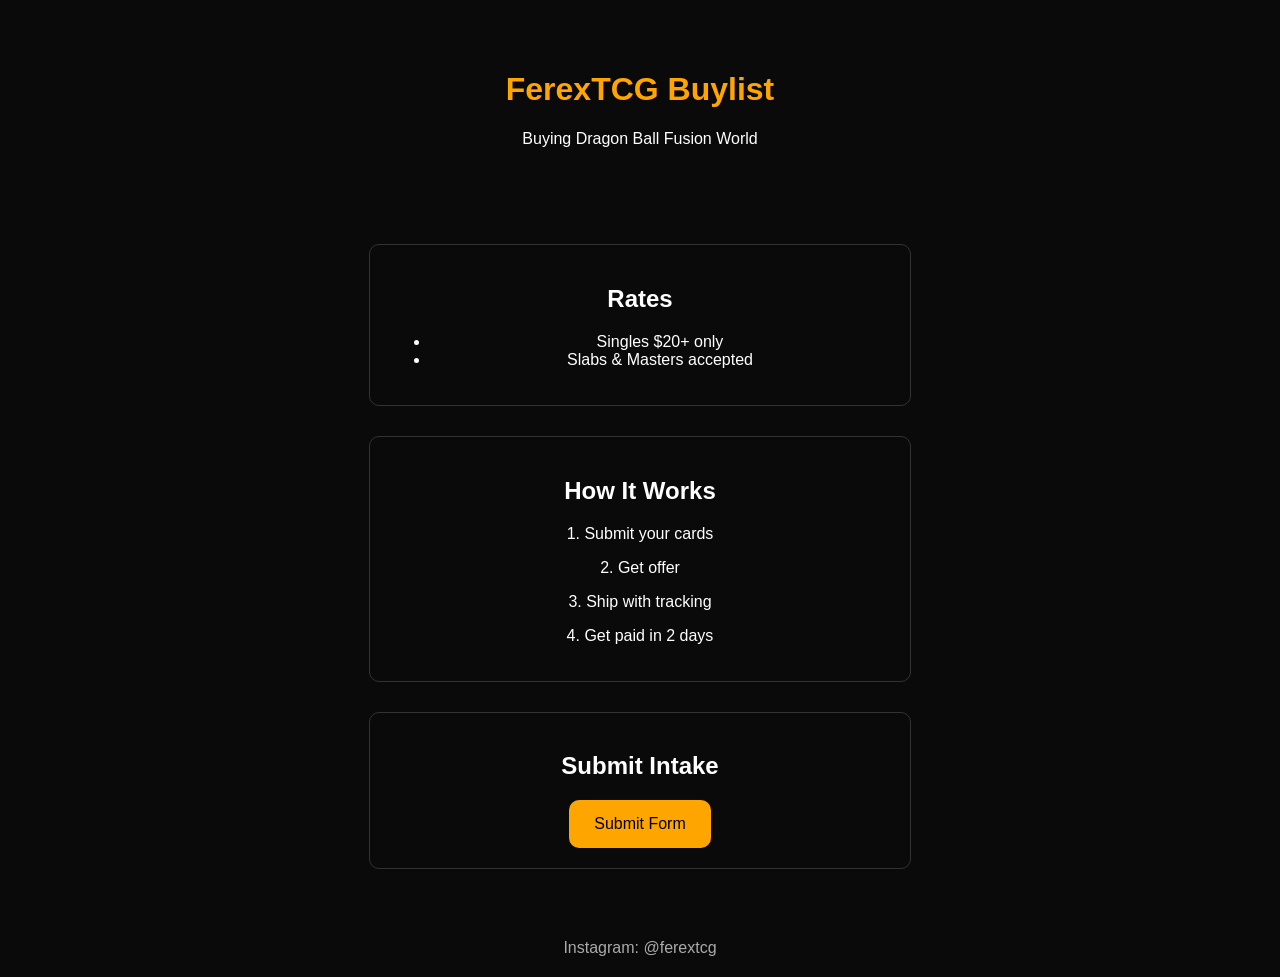
==== index.html @ bf543275 "Add files via upload" ====
<!DOCTYPE html>
<html>
<head>
  <title>FerexTCG Buylist</title>
  <meta name="viewport" content="width=device-width, initial-scale=1.0">
  <link rel="stylesheet" href="style.css">
</head>
<body>

<header>
  <h1>FerexTCG Buylist</h1>
  <p>Buying Dragon Ball Fusion World</p>
</header>

<section>
  <h2>Rates</h2>
  <ul>
    <li>Singles $20+ only</li>
    <li>Slabs & Masters accepted</li>
  </ul>
</section>

<section>
  <h2>How It Works</h2>
  <p>1. Submit your cards</p>
  <p>2. Get offer</p>
  <p>3. Ship with tracking</p>
  <p>4. Get paid in 2 days</p>
</section>

<section>
  <h2>Submit Intake</h2>
  <button onclick="goForm()">Submit Form</button>
</section>

<footer>
  Instagram: @ferextcg
</footer>

<script src="script.js"></script>
</body>
</html>
---- style.css ----
body {
  font-family: Arial;
  background:#0a0a0a;
  color:white;
  text-align:center;
  margin:0;
}

header {
  padding:50px;
}

h1 {
  color:orange;
}

section {
  margin:30px auto;
  padding:20px;
  max-width:500px;
  border:1px solid #333;
  border-radius:10px;
}

button {
  padding:15px 25px;
  background:orange;
  border:none;
  border-radius:10px;
  cursor:pointer;
  font-size:16px;
}

footer {
  margin-top:50px;
  padding:20px;
  color:#aaa;
}
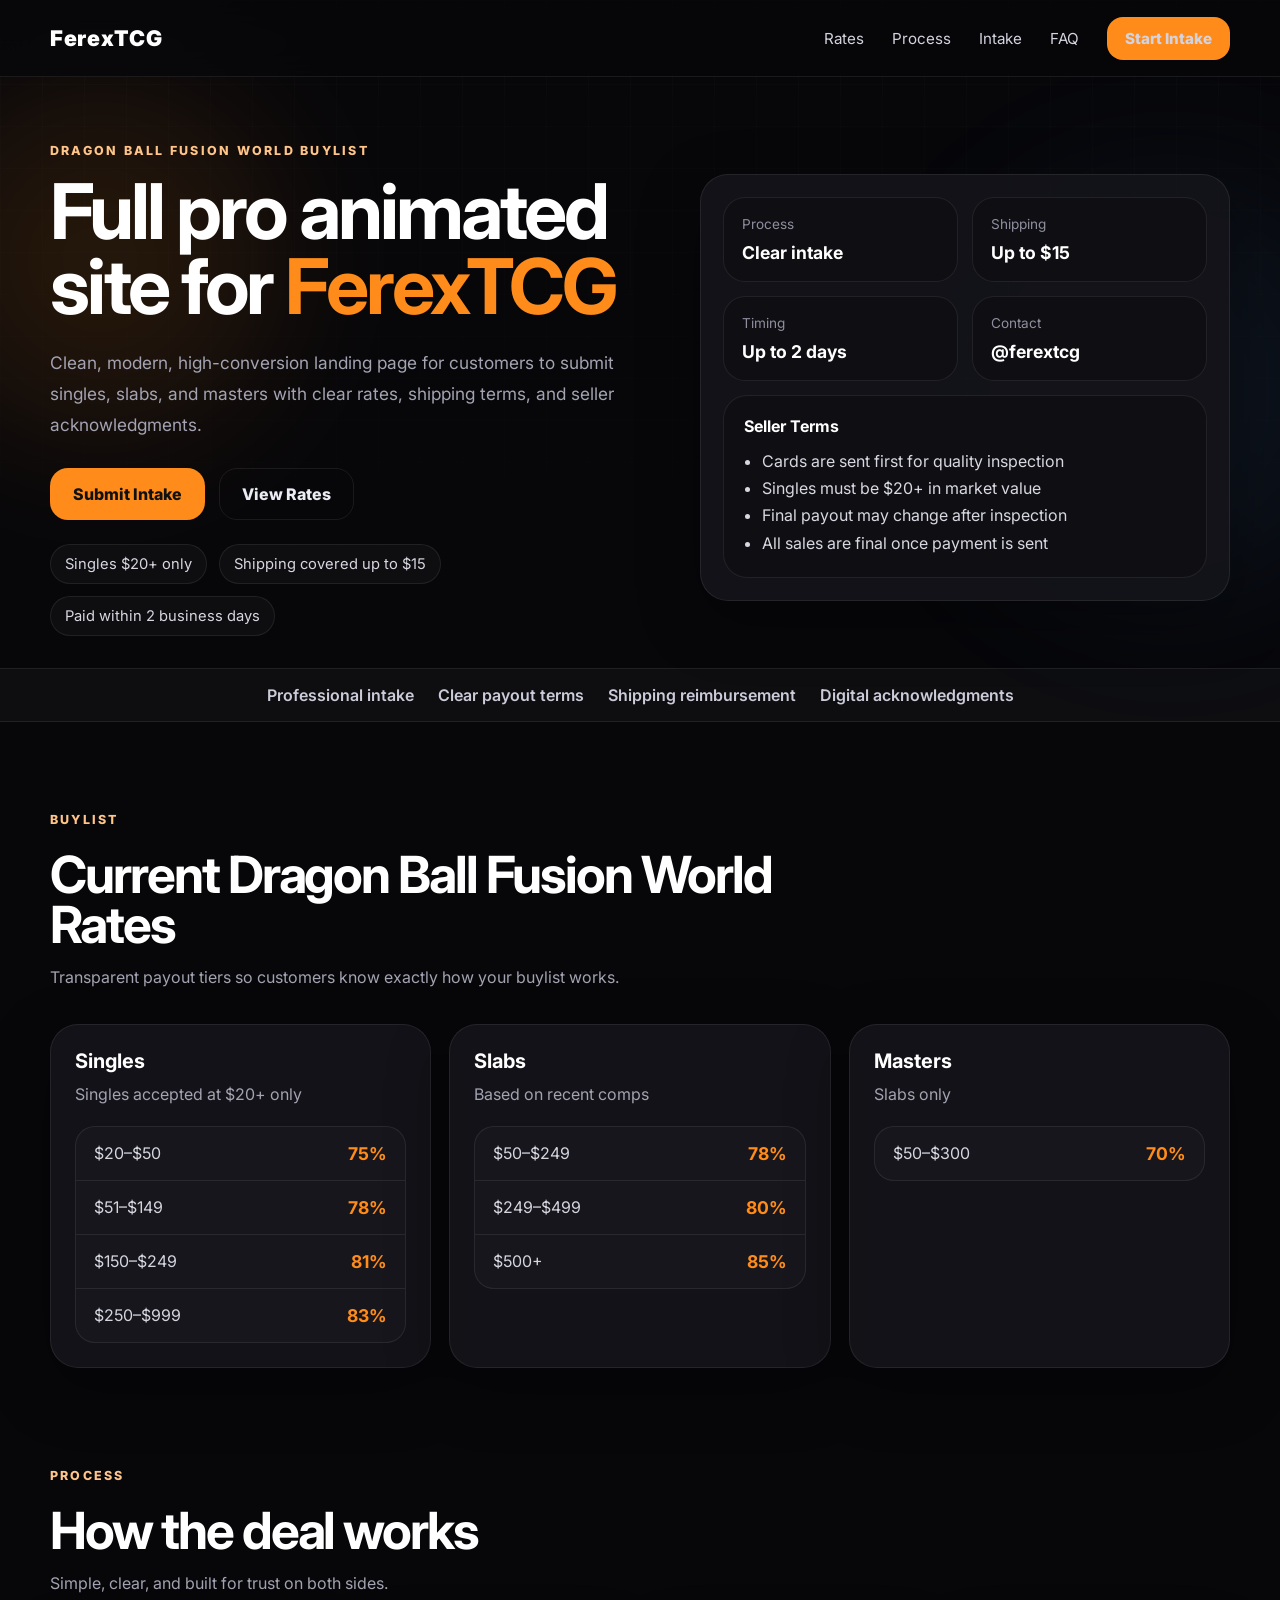
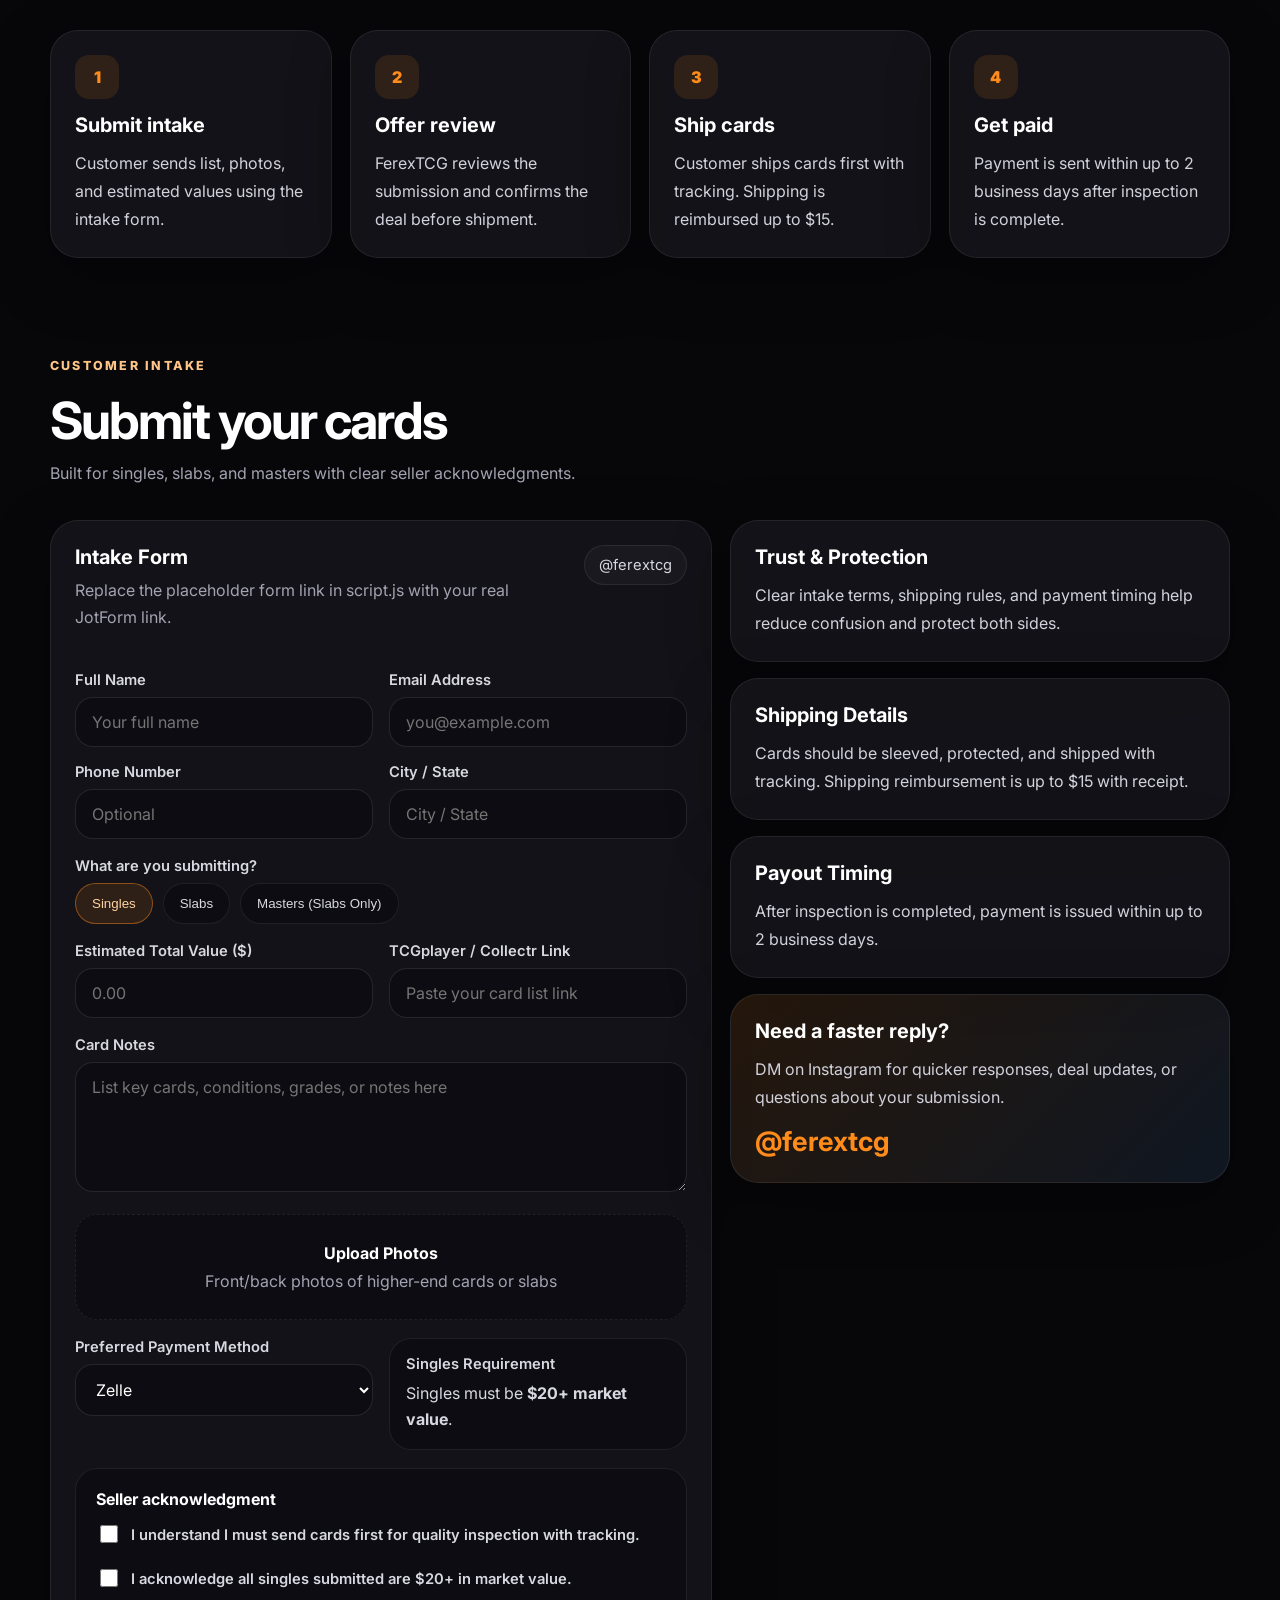
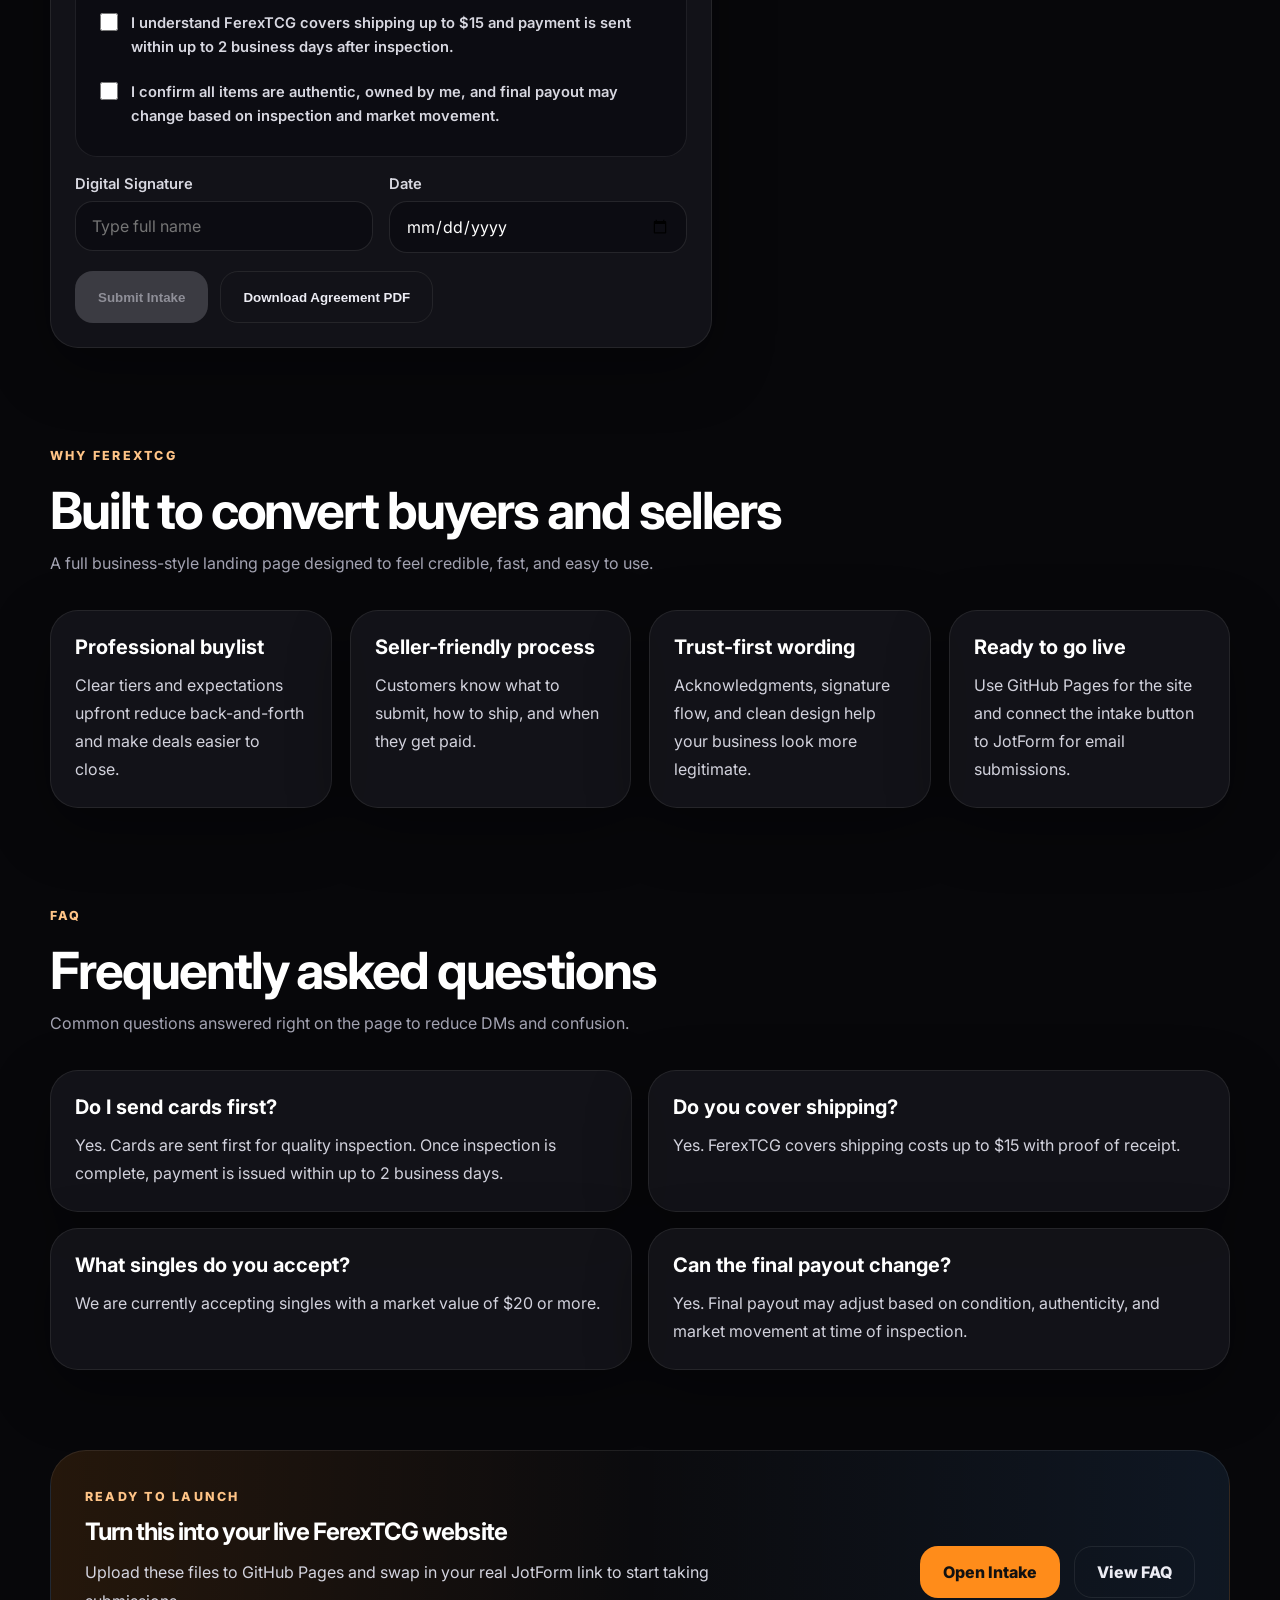
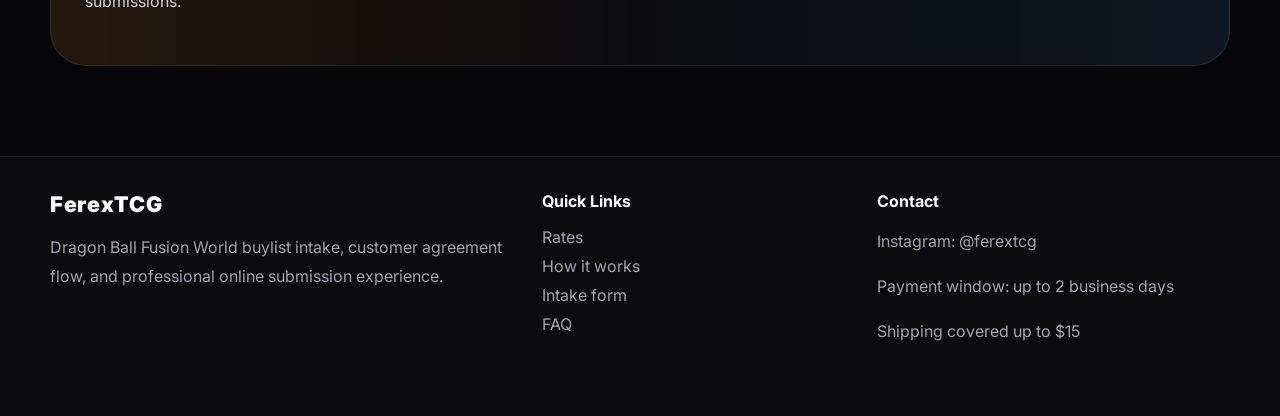
==== commit ab2b0c89: "Add files via upload" ====
--- a/index.html
+++ b/index.html
@@ -1,42 +1,372 @@
 <!DOCTYPE html>
-<html>
+<html lang="en">
 <head>
-  <title>FerexTCG Buylist</title>
-  <meta name="viewport" content="width=device-width, initial-scale=1.0">
-  <link rel="stylesheet" href="style.css">
+  <meta charset="UTF-8" />
+  <meta name="viewport" content="width=device-width, initial-scale=1.0" />
+  <title>FerexTCG | Dragon Ball Fusion World Buylist</title>
+  <meta name="description" content="FerexTCG buylist intake for Dragon Ball Fusion World singles, slabs, and masters." />
+  <link rel="preconnect" href="https://fonts.googleapis.com">
+  <link rel="preconnect" href="https://fonts.gstatic.com" crossorigin>
+  <link href="https://fonts.googleapis.com/css2?family=Inter:wght@400;500;600;700;800;900&display=swap" rel="stylesheet">
+  <link rel="stylesheet" href="style.css" />
 </head>
 <body>
-
-<header>
-  <h1>FerexTCG Buylist</h1>
-  <p>Buying Dragon Ball Fusion World</p>
-</header>
-
-<section>
-  <h2>Rates</h2>
-  <ul>
-    <li>Singles $20+ only</li>
-    <li>Slabs & Masters accepted</li>
-  </ul>
-</section>
-
-<section>
-  <h2>How It Works</h2>
-  <p>1. Submit your cards</p>
-  <p>2. Get offer</p>
-  <p>3. Ship with tracking</p>
-  <p>4. Get paid in 2 days</p>
-</section>
-
-<section>
-  <h2>Submit Intake</h2>
-  <button onclick="goForm()">Submit Form</button>
-</section>
-
-<footer>
-  Instagram: @ferextcg
-</footer>
-
-<script src="script.js"></script>
+  <div class="bg-orb orb-1"></div>
+  <div class="bg-orb orb-2"></div>
+  <div class="bg-grid"></div>
+
+  <header class="site-header">
+    <div class="container nav">
+      <a href="#" class="brand">FerexTCG</a>
+      <button class="menu-toggle" id="menuToggle" aria-label="Toggle menu">☰</button>
+      <nav class="nav-links" id="navLinks">
+        <a href="#rates">Rates</a>
+        <a href="#process">Process</a>
+        <a href="#intake">Intake</a>
+        <a href="#faq">FAQ</a>
+        <a href="#contact" class="nav-cta">Start Intake</a>
+      </nav>
+    </div>
+  </header>
+
+  <main>
+    <section class="hero">
+      <div class="container hero-grid">
+        <div class="hero-copy reveal">
+          <span class="eyebrow">Dragon Ball Fusion World Buylist</span>
+          <h1>Full pro animated site for <span>FerexTCG</span></h1>
+          <p class="hero-text">
+            Clean, modern, high-conversion landing page for customers to submit singles, slabs, and masters with clear rates, shipping terms, and seller acknowledgments.
+          </p>
+          <div class="hero-actions">
+            <a href="#intake" class="btn btn-primary">Submit Intake</a>
+            <a href="#rates" class="btn btn-secondary">View Rates</a>
+          </div>
+          <div class="hero-tags">
+            <span>Singles $20+ only</span>
+            <span>Shipping covered up to $15</span>
+            <span>Paid within 2 business days</span>
+          </div>
+        </div>
+
+        <div class="hero-card reveal delay-1">
+          <div class="stat-grid">
+            <div class="stat-card">
+              <small>Process</small>
+              <strong>Clear intake</strong>
+            </div>
+            <div class="stat-card">
+              <small>Shipping</small>
+              <strong>Up to $15</strong>
+            </div>
+            <div class="stat-card">
+              <small>Timing</small>
+              <strong>Up to 2 days</strong>
+            </div>
+            <div class="stat-card">
+              <small>Contact</small>
+              <strong>@ferextcg</strong>
+            </div>
+          </div>
+          <div class="terms-card">
+            <h3>Seller Terms</h3>
+            <ul>
+              <li>Cards are sent first for quality inspection</li>
+              <li>Singles must be $20+ in market value</li>
+              <li>Final payout may change after inspection</li>
+              <li>All sales are final once payment is sent</li>
+            </ul>
+          </div>
+        </div>
+      </div>
+    </section>
+
+    <section class="trust-bar">
+      <div class="container trust-items">
+        <span>Professional intake</span>
+        <span>Clear payout terms</span>
+        <span>Shipping reimbursement</span>
+        <span>Digital acknowledgments</span>
+      </div>
+    </section>
+
+    <section class="section" id="rates">
+      <div class="container">
+        <div class="section-head reveal">
+          <span class="eyebrow">Buylist</span>
+          <h2>Current Dragon Ball Fusion World Rates</h2>
+          <p>Transparent payout tiers so customers know exactly how your buylist works.</p>
+        </div>
+
+        <div class="cards three-col">
+          <article class="panel reveal">
+            <h3>Singles</h3>
+            <p class="sub">Singles accepted at $20+ only</p>
+            <div class="rate-list">
+              <div><span>$20–$50</span><strong>75%</strong></div>
+              <div><span>$51–$149</span><strong>78%</strong></div>
+              <div><span>$150–$249</span><strong>81%</strong></div>
+              <div><span>$250–$999</span><strong>83%</strong></div>
+            </div>
+          </article>
+
+          <article class="panel reveal delay-1">
+            <h3>Slabs</h3>
+            <p class="sub">Based on recent comps</p>
+            <div class="rate-list">
+              <div><span>$50–$249</span><strong>78%</strong></div>
+              <div><span>$249–$499</span><strong>80%</strong></div>
+              <div><span>$500+</span><strong>85%</strong></div>
+            </div>
+          </article>
+
+          <article class="panel reveal delay-2">
+            <h3>Masters</h3>
+            <p class="sub">Slabs only</p>
+            <div class="rate-list">
+              <div><span>$50–$300</span><strong>70%</strong></div>
+            </div>
+          </article>
+        </div>
+      </div>
+    </section>
+
+    <section class="section" id="process">
+      <div class="container">
+        <div class="section-head reveal">
+          <span class="eyebrow">Process</span>
+          <h2>How the deal works</h2>
+          <p>Simple, clear, and built for trust on both sides.</p>
+        </div>
+
+        <div class="cards four-col">
+          <article class="step-card reveal">
+            <div class="icon">1</div>
+            <h3>Submit intake</h3>
+            <p>Customer sends list, photos, and estimated values using the intake form.</p>
+          </article>
+          <article class="step-card reveal delay-1">
+            <div class="icon">2</div>
+            <h3>Offer review</h3>
+            <p>FerexTCG reviews the submission and confirms the deal before shipment.</p>
+          </article>
+          <article class="step-card reveal delay-2">
+            <div class="icon">3</div>
+            <h3>Ship cards</h3>
+            <p>Customer ships cards first with tracking. Shipping is reimbursed up to $15.</p>
+          </article>
+          <article class="step-card reveal delay-3">
+            <div class="icon">4</div>
+            <h3>Get paid</h3>
+            <p>Payment is sent within up to 2 business days after inspection is complete.</p>
+          </article>
+        </div>
+      </div>
+    </section>
+
+    <section class="section" id="intake">
+      <div class="container">
+        <div class="section-head reveal">
+          <span class="eyebrow">Customer intake</span>
+          <h2>Submit your cards</h2>
+          <p>Built for singles, slabs, and masters with clear seller acknowledgments.</p>
+        </div>
+
+        <div class="intake-layout">
+          <div class="panel reveal">
+            <div class="form-top">
+              <div>
+                <h3>Intake Form</h3>
+                <p class="sub">Replace the placeholder form link in script.js with your real JotForm link.</p>
+              </div>
+              <div class="badge">@ferextcg</div>
+            </div>
+
+            <form id="intakeForm" class="intake-form">
+              <div class="field-grid">
+                <label>
+                  <span>Full Name</span>
+                  <input type="text" placeholder="Your full name" />
+                </label>
+                <label>
+                  <span>Email Address</span>
+                  <input type="email" placeholder="you@example.com" />
+                </label>
+                <label>
+                  <span>Phone Number</span>
+                  <input type="text" placeholder="Optional" />
+                </label>
+                <label>
+                  <span>City / State</span>
+                  <input type="text" placeholder="City / State" />
+                </label>
+              </div>
+
+              <div class="field-block">
+                <span class="label-title">What are you submitting?</span>
+                <div class="chip-row">
+                  <button type="button" class="chip active">Singles</button>
+                  <button type="button" class="chip">Slabs</button>
+                  <button type="button" class="chip">Masters (Slabs Only)</button>
+                </div>
+              </div>
+
+              <div class="field-grid">
+                <label>
+                  <span>Estimated Total Value ($)</span>
+                  <input type="text" placeholder="0.00" />
+                </label>
+                <label>
+                  <span>TCGplayer / Collectr Link</span>
+                  <input type="text" placeholder="Paste your card list link" />
+                </label>
+              </div>
+
+              <label class="field-block">
+                <span>Card Notes</span>
+                <textarea rows="5" placeholder="List key cards, conditions, grades, or notes here"></textarea>
+              </label>
+
+              <div class="upload-box">
+                <strong>Upload Photos</strong>
+                <p>Front/back photos of higher-end cards or slabs</p>
+              </div>
+
+              <div class="field-grid">
+                <label>
+                  <span>Preferred Payment Method</span>
+                  <select>
+                    <option>Zelle</option>
+                    <option>Cash (Local Meetup)</option>
+                    <option>Other</option>
+                  </select>
+                </label>
+                <div class="info-mini">
+                  <span>Singles Requirement</span>
+                  <p>Singles must be <strong>$20+ market value</strong>.</p>
+                </div>
+              </div>
+
+              <div class="ack-box">
+                <h4>Seller acknowledgment</h4>
+                <label class="check-row"><input type="checkbox" class="ack-check" /> <span>I understand I must send cards first for quality inspection with tracking.</span></label>
+                <label class="check-row"><input type="checkbox" class="ack-check" /> <span>I acknowledge all singles submitted are $20+ in market value.</span></label>
+                <label class="check-row"><input type="checkbox" class="ack-check" /> <span>I understand FerexTCG covers shipping up to $15 and payment is sent within up to 2 business days after inspection.</span></label>
+                <label class="check-row"><input type="checkbox" class="ack-check" /> <span>I confirm all items are authentic, owned by me, and final payout may change based on inspection and market movement.</span></label>
+              </div>
+
+              <div class="field-grid">
+                <label>
+                  <span>Digital Signature</span>
+                  <input type="text" placeholder="Type full name" />
+                </label>
+                <label>
+                  <span>Date</span>
+                  <input type="date" />
+                </label>
+              </div>
+
+              <div class="form-actions">
+                <button type="button" id="submitBtn" class="btn btn-primary disabled">Submit Intake</button>
+                <button type="button" class="btn btn-secondary">Download Agreement PDF</button>
+              </div>
+            </form>
+          </div>
+
+          <div class="side-stack">
+            <article class="side-card reveal">
+              <h3>Trust & Protection</h3>
+              <p>Clear intake terms, shipping rules, and payment timing help reduce confusion and protect both sides.</p>
+            </article>
+            <article class="side-card reveal delay-1">
+              <h3>Shipping Details</h3>
+              <p>Cards should be sleeved, protected, and shipped with tracking. Shipping reimbursement is up to $15 with receipt.</p>
+            </article>
+            <article class="side-card reveal delay-2">
+              <h3>Payout Timing</h3>
+              <p>After inspection is completed, payment is issued within up to 2 business days.</p>
+            </article>
+            <article class="side-card instagram-card reveal delay-3" id="contact">
+              <h3>Need a faster reply?</h3>
+              <p>DM on Instagram for quicker responses, deal updates, or questions about your submission.</p>
+              <strong>@ferextcg</strong>
+            </article>
+          </div>
+        </div>
+      </div>
+    </section>
+
+    <section class="section">
+      <div class="container">
+        <div class="section-head reveal">
+          <span class="eyebrow">Why FerexTCG</span>
+          <h2>Built to convert buyers and sellers</h2>
+          <p>A full business-style landing page designed to feel credible, fast, and easy to use.</p>
+        </div>
+
+        <div class="cards four-col">
+          <article class="feature-card reveal"><h3>Professional buylist</h3><p>Clear tiers and expectations upfront reduce back-and-forth and make deals easier to close.</p></article>
+          <article class="feature-card reveal delay-1"><h3>Seller-friendly process</h3><p>Customers know what to submit, how to ship, and when they get paid.</p></article>
+          <article class="feature-card reveal delay-2"><h3>Trust-first wording</h3><p>Acknowledgments, signature flow, and clean design help your business look more legitimate.</p></article>
+          <article class="feature-card reveal delay-3"><h3>Ready to go live</h3><p>Use GitHub Pages for the site and connect the intake button to JotForm for email submissions.</p></article>
+        </div>
+      </div>
+    </section>
+
+    <section class="section" id="faq">
+      <div class="container">
+        <div class="section-head reveal">
+          <span class="eyebrow">FAQ</span>
+          <h2>Frequently asked questions</h2>
+          <p>Common questions answered right on the page to reduce DMs and confusion.</p>
+        </div>
+
+        <div class="faq-grid">
+          <article class="faq-card reveal"><h3>Do I send cards first?</h3><p>Yes. Cards are sent first for quality inspection. Once inspection is complete, payment is issued within up to 2 business days.</p></article>
+          <article class="faq-card reveal delay-1"><h3>Do you cover shipping?</h3><p>Yes. FerexTCG covers shipping costs up to $15 with proof of receipt.</p></article>
+          <article class="faq-card reveal delay-2"><h3>What singles do you accept?</h3><p>We are currently accepting singles with a market value of $20 or more.</p></article>
+          <article class="faq-card reveal delay-3"><h3>Can the final payout change?</h3><p>Yes. Final payout may adjust based on condition, authenticity, and market movement at time of inspection.</p></article>
+        </div>
+      </div>
+    </section>
+
+    <section class="cta-band">
+      <div class="container cta-wrap reveal">
+        <div>
+          <span class="eyebrow">Ready to launch</span>
+          <h2>Turn this into your live FerexTCG website</h2>
+          <p>Upload these files to GitHub Pages and swap in your real JotForm link to start taking submissions.</p>
+        </div>
+        <div class="hero-actions">
+          <a href="#intake" class="btn btn-primary">Open Intake</a>
+          <a href="#faq" class="btn btn-secondary">View FAQ</a>
+        </div>
+      </div>
+    </section>
+  </main>
+
+  <footer class="site-footer">
+    <div class="container footer-grid">
+      <div>
+        <div class="brand footer-brand">FerexTCG</div>
+        <p>Dragon Ball Fusion World buylist intake, customer agreement flow, and professional online submission experience.</p>
+      </div>
+      <div>
+        <h4>Quick Links</h4>
+        <a href="#rates">Rates</a>
+        <a href="#process">How it works</a>
+        <a href="#intake">Intake form</a>
+        <a href="#faq">FAQ</a>
+      </div>
+      <div>
+        <h4>Contact</h4>
+        <p>Instagram: @ferextcg</p>
+        <p>Payment window: up to 2 business days</p>
+        <p>Shipping covered up to $15</p>
+      </div>
+    </div>
+  </footer>
+
+  <script src="script.js"></script>
 </body>
 </html>
--- a/style.css
+++ b/style.css
@@ -1,38 +1,724 @@
+* {
+  box-sizing: border-box;
+}
+
+:root {
+  --bg: #07070a;
+  --panel: rgba(20, 20, 26, 0.9);
+  --panel-2: rgba(15, 15, 20, 0.92);
+  --text: #ffffff;
+  --muted: #a3a3b2;
+  --line: rgba(255, 255, 255, 0.08);
+  --accent: #ff8c1a;
+  --accent-2: #5aa7ff;
+  --shadow: 0 20px 60px rgba(0, 0, 0, 0.35);
+  --radius: 28px;
+}
+
+html {
+  scroll-behavior: smooth;
+}
+
 body {
-  font-family: Arial;
-  background:#0a0a0a;
-  color:white;
-  text-align:center;
-  margin:0;
-}
-
-header {
-  padding:50px;
-}
-
-h1 {
-  color:orange;
-}
-
-section {
-  margin:30px auto;
-  padding:20px;
-  max-width:500px;
-  border:1px solid #333;
-  border-radius:10px;
-}
-
-button {
-  padding:15px 25px;
-  background:orange;
-  border:none;
-  border-radius:10px;
-  cursor:pointer;
-  font-size:16px;
-}
-
-footer {
-  margin-top:50px;
-  padding:20px;
-  color:#aaa;
-}
+  margin: 0;
+  font-family: "Inter", Arial, sans-serif;
+  background: var(--bg);
+  color: var(--text);
+  overflow-x: hidden;
+}
+
+a {
+  color: inherit;
+  text-decoration: none;
+}
+
+.container {
+  width: min(1180px, calc(100% - 32px));
+  margin: 0 auto;
+}
+
+.bg-grid {
+  position: fixed;
+  inset: 0;
+  background-image:
+    linear-gradient(rgba(255,255,255,0.02) 1px, transparent 1px),
+    linear-gradient(90deg, rgba(255,255,255,0.02) 1px, transparent 1px);
+  background-size: 42px 42px;
+  z-index: -3;
+  mask-image: linear-gradient(to bottom, rgba(0,0,0,0.8), transparent 85%);
+}
+
+.bg-orb {
+  position: fixed;
+  border-radius: 999px;
+  filter: blur(80px);
+  z-index: -2;
+  opacity: 0.35;
+  animation: floatOrb 9s ease-in-out infinite;
+}
+
+.orb-1 {
+  width: 360px;
+  height: 360px;
+  left: -80px;
+  top: 80px;
+  background: rgba(255, 140, 26, 0.35);
+}
+
+.orb-2 {
+  width: 420px;
+  height: 420px;
+  right: -100px;
+  top: 180px;
+  background: rgba(90, 167, 255, 0.22);
+  animation-delay: 1.8s;
+}
+
+@keyframes floatOrb {
+  0%, 100% { transform: translateY(0px) translateX(0px); }
+  50% { transform: translateY(-18px) translateX(10px); }
+}
+
+.site-header {
+  position: sticky;
+  top: 0;
+  z-index: 20;
+  backdrop-filter: blur(18px);
+  background: rgba(7, 7, 10, 0.75);
+  border-bottom: 1px solid var(--line);
+}
+
+.nav {
+  display: flex;
+  align-items: center;
+  justify-content: space-between;
+  min-height: 76px;
+}
+
+.brand {
+  font-size: 1.35rem;
+  font-weight: 900;
+  letter-spacing: 0.03em;
+}
+
+.nav-links {
+  display: flex;
+  align-items: center;
+  gap: 28px;
+}
+
+.nav-links a {
+  color: #d3d3df;
+  font-size: 0.95rem;
+}
+
+.nav-links a:hover {
+  color: var(--accent);
+}
+
+.nav-cta {
+  background: var(--accent);
+  color: #111;
+  padding: 12px 18px;
+  border-radius: 16px;
+  font-weight: 800;
+}
+
+.menu-toggle {
+  display: none;
+  background: transparent;
+  border: 1px solid var(--line);
+  color: white;
+  border-radius: 12px;
+  width: 46px;
+  height: 46px;
+  font-size: 1.2rem;
+}
+
+.hero {
+  padding: 62px 0 24px;
+}
+
+.hero-grid {
+  display: grid;
+  grid-template-columns: 1.08fr 0.92fr;
+  gap: 28px;
+  align-items: center;
+}
+
+.eyebrow {
+  display: inline-block;
+  color: #ffc487;
+  font-weight: 800;
+  text-transform: uppercase;
+  letter-spacing: 0.18em;
+  font-size: 0.78rem;
+  margin-bottom: 16px;
+}
+
+.hero h1,
+.section-head h2,
+.cta-wrap h2 {
+  margin: 0;
+  line-height: 0.98;
+  letter-spacing: -0.04em;
+}
+
+.hero h1 {
+  font-size: clamp(2.8rem, 6vw, 5.6rem);
+  max-width: 720px;
+}
+
+.hero h1 span {
+  color: var(--accent);
+}
+
+.hero-text {
+  margin: 22px 0 0;
+  max-width: 650px;
+  color: var(--muted);
+  font-size: 1.08rem;
+  line-height: 1.8;
+}
+
+.hero-actions {
+  display: flex;
+  flex-wrap: wrap;
+  gap: 14px;
+  margin-top: 28px;
+}
+
+.btn {
+  display: inline-flex;
+  justify-content: center;
+  align-items: center;
+  min-height: 52px;
+  padding: 0 22px;
+  border-radius: 18px;
+  font-weight: 800;
+  transition: transform 0.2s ease, background 0.2s ease, border-color 0.2s ease, opacity 0.2s ease;
+  border: 1px solid transparent;
+  cursor: pointer;
+}
+
+.btn:hover {
+  transform: translateY(-1px);
+}
+
+.btn-primary {
+  background: var(--accent);
+  color: #111;
+}
+
+.btn-primary.disabled {
+  background: #3b3b42;
+  color: #8f8f98;
+  cursor: not-allowed;
+}
+
+.btn-primary.disabled:hover {
+  transform: none;
+}
+
+.btn-secondary {
+  background: transparent;
+  border-color: var(--line);
+  color: #ececf4;
+}
+
+.hero-tags {
+  display: flex;
+  flex-wrap: wrap;
+  gap: 12px;
+  margin-top: 24px;
+}
+
+.hero-tags span,
+.badge {
+  border: 1px solid var(--line);
+  background: rgba(255,255,255,0.03);
+  border-radius: 999px;
+  padding: 10px 14px;
+  color: #d7d7e2;
+  font-size: 0.92rem;
+}
+
+.hero-card,
+.panel,
+.step-card,
+.side-card,
+.feature-card,
+.faq-card {
+  background: var(--panel);
+  border: 1px solid var(--line);
+  border-radius: var(--radius);
+  box-shadow: var(--shadow);
+}
+
+.hero-card {
+  padding: 22px;
+}
+
+.stat-grid {
+  display: grid;
+  grid-template-columns: 1fr 1fr;
+  gap: 14px;
+}
+
+.stat-card {
+  padding: 18px;
+  border-radius: 22px;
+  background: var(--panel-2);
+  border: 1px solid var(--line);
+}
+
+.stat-card small {
+  display: block;
+  color: #8f8f9f;
+  margin-bottom: 10px;
+  font-size: 0.85rem;
+}
+
+.stat-card strong {
+  font-size: 1.1rem;
+}
+
+.terms-card {
+  margin-top: 14px;
+  padding: 20px;
+  background: var(--panel-2);
+  border: 1px solid var(--line);
+  border-radius: 24px;
+}
+
+.terms-card h3 {
+  margin: 0 0 12px;
+  font-size: 1rem;
+}
+
+.terms-card ul {
+  margin: 0;
+  padding-left: 18px;
+  color: #d8d8e2;
+  line-height: 1.7;
+}
+
+.trust-bar {
+  margin-top: 8px;
+  border-top: 1px solid var(--line);
+  border-bottom: 1px solid var(--line);
+  background: rgba(255,255,255,0.03);
+}
+
+.trust-items {
+  display: flex;
+  justify-content: center;
+  gap: 24px;
+  flex-wrap: wrap;
+  padding: 16px 0;
+  color: #cbcbda;
+  font-weight: 600;
+}
+
+.section {
+  padding: 86px 0 10px;
+}
+
+.section-head {
+  max-width: 740px;
+  margin-bottom: 32px;
+}
+
+.section-head h2 {
+  font-size: clamp(2rem, 4vw, 3.25rem);
+  margin-top: 6px;
+}
+
+.section-head p {
+  margin-top: 14px;
+  color: var(--muted);
+  line-height: 1.8;
+  font-size: 1rem;
+}
+
+.cards {
+  display: grid;
+  gap: 18px;
+}
+
+.three-col {
+  grid-template-columns: repeat(3, 1fr);
+}
+
+.four-col {
+  grid-template-columns: repeat(4, 1fr);
+}
+
+.panel,
+.step-card,
+.side-card,
+.feature-card,
+.faq-card {
+  padding: 24px;
+}
+
+.panel h3,
+.step-card h3,
+.side-card h3,
+.feature-card h3,
+.faq-card h3 {
+  margin: 0;
+  font-size: 1.25rem;
+}
+
+.sub {
+  color: var(--muted);
+  margin-top: 8px;
+  line-height: 1.7;
+}
+
+.rate-list {
+  margin-top: 18px;
+  border: 1px solid var(--line);
+  border-radius: 20px;
+  overflow: hidden;
+  background: rgba(255,255,255,0.02);
+}
+
+.rate-list div {
+  display: grid;
+  grid-template-columns: 1fr auto;
+  padding: 16px 18px;
+  border-bottom: 1px solid var(--line);
+}
+
+.rate-list div:last-child {
+  border-bottom: none;
+}
+
+.rate-list span {
+  color: #d5d5e0;
+}
+
+.rate-list strong {
+  color: var(--accent);
+  font-size: 1.1rem;
+}
+
+.icon {
+  width: 44px;
+  height: 44px;
+  display: inline-flex;
+  align-items: center;
+  justify-content: center;
+  border-radius: 14px;
+  background: rgba(255, 140, 26, 0.12);
+  color: var(--accent);
+  font-weight: 900;
+  margin-bottom: 14px;
+}
+
+.step-card p,
+.side-card p,
+.feature-card p,
+.faq-card p {
+  color: #d2d2dd;
+  line-height: 1.75;
+  margin: 12px 0 0;
+}
+
+.intake-layout {
+  display: grid;
+  grid-template-columns: 1.14fr 0.86fr;
+  gap: 18px;
+}
+
+.form-top {
+  display: flex;
+  justify-content: space-between;
+  gap: 14px;
+  align-items: flex-start;
+  margin-bottom: 24px;
+}
+
+.intake-form {
+  display: grid;
+  gap: 18px;
+}
+
+.field-grid {
+  display: grid;
+  grid-template-columns: 1fr 1fr;
+  gap: 16px;
+}
+
+label span,
+.label-title,
+.info-mini span {
+  display: block;
+  font-size: 0.92rem;
+  font-weight: 600;
+  color: #d8d8e1;
+  margin-bottom: 8px;
+}
+
+input,
+select,
+textarea {
+  width: 100%;
+  border: 1px solid rgba(255,255,255,0.1);
+  background: #0c0c12;
+  color: white;
+  border-radius: 18px;
+  padding: 14px 16px;
+  font: inherit;
+  outline: none;
+}
+
+input:focus,
+select:focus,
+textarea:focus {
+  border-color: rgba(255, 140, 26, 0.5);
+  box-shadow: 0 0 0 3px rgba(255, 140, 26, 0.12);
+}
+
+.field-block {
+  display: block;
+}
+
+.chip-row {
+  display: flex;
+  gap: 10px;
+  flex-wrap: wrap;
+}
+
+.chip {
+  border: 1px solid var(--line);
+  background: #0c0c12;
+  color: #d8d8e1;
+  border-radius: 999px;
+  padding: 12px 16px;
+  cursor: pointer;
+  transition: 0.2s ease;
+}
+
+.chip.active,
+.chip:hover {
+  border-color: rgba(255, 140, 26, 0.45);
+  background: rgba(255, 140, 26, 0.12);
+  color: #ffd2a1;
+}
+
+.upload-box,
+.info-mini,
+.ack-box {
+  border: 1px solid var(--line);
+  background: #0c0c12;
+  border-radius: 22px;
+}
+
+.upload-box {
+  padding: 28px 20px;
+  text-align: center;
+  border-style: dashed;
+}
+
+.upload-box p {
+  color: var(--muted);
+  margin: 8px 0 0;
+}
+
+.info-mini {
+  padding: 16px;
+}
+
+.info-mini p {
+  margin: 0;
+  color: #d8d8e1;
+  line-height: 1.6;
+}
+
+.ack-box {
+  padding: 20px;
+}
+
+.ack-box h4 {
+  margin: 0 0 14px;
+  font-size: 1rem;
+}
+
+.check-row {
+  display: flex;
+  gap: 10px;
+  align-items: flex-start;
+  color: #d7d7e2;
+  line-height: 1.65;
+  margin-bottom: 12px;
+}
+
+.check-row:last-child {
+  margin-bottom: 0;
+}
+
+.check-row input {
+  width: 18px;
+  height: 18px;
+  margin-top: 2px;
+  flex: 0 0 auto;
+}
+
+.form-actions {
+  display: flex;
+  gap: 12px;
+  flex-wrap: wrap;
+}
+
+.side-stack {
+  display: grid;
+  gap: 16px;
+  align-content: start;
+}
+
+.instagram-card {
+  background: linear-gradient(135deg, rgba(255,140,26,0.12), rgba(90,167,255,0.1));
+}
+
+.instagram-card strong {
+  display: block;
+  margin-top: 14px;
+  color: var(--accent);
+  font-size: 1.7rem;
+}
+
+.faq-grid {
+  display: grid;
+  gap: 16px;
+  grid-template-columns: 1fr 1fr;
+}
+
+.cta-band {
+  padding: 70px 0 90px;
+}
+
+.cta-wrap {
+  border: 1px solid var(--line);
+  border-radius: 36px;
+  background: linear-gradient(90deg, rgba(255,140,26,0.12), rgba(255,255,255,0.02), rgba(90,167,255,0.1));
+  padding: 34px;
+  display: grid;
+  grid-template-columns: 1fr auto;
+  gap: 22px;
+  align-items: center;
+}
+
+.cta-wrap p {
+  color: #d4d4df;
+  line-height: 1.8;
+  margin-top: 14px;
+  max-width: 720px;
+}
+
+.site-footer {
+  border-top: 1px solid var(--line);
+  background: rgba(255,255,255,0.02);
+}
+
+.footer-grid {
+  display: grid;
+  grid-template-columns: 1.2fr 0.8fr 0.9fr;
+  gap: 22px;
+  padding: 34px 0 54px;
+}
+
+.footer-brand {
+  margin-bottom: 12px;
+}
+
+.site-footer p,
+.site-footer a {
+  color: var(--muted);
+  line-height: 1.8;
+  display: block;
+}
+
+.site-footer h4 {
+  margin: 0 0 12px;
+}
+
+.reveal {
+  opacity: 0;
+  transform: translateY(22px);
+  transition: opacity 0.75s ease, transform 0.75s ease;
+}
+
+.reveal.visible {
+  opacity: 1;
+  transform: translateY(0);
+}
+
+.delay-1 { transition-delay: 0.08s; }
+.delay-2 { transition-delay: 0.16s; }
+.delay-3 { transition-delay: 0.24s; }
+
+@media (max-width: 1080px) {
+  .hero-grid,
+  .intake-layout,
+  .cta-wrap,
+  .footer-grid,
+  .three-col,
+  .four-col {
+    grid-template-columns: 1fr;
+  }
+
+  .faq-grid {
+    grid-template-columns: 1fr;
+  }
+}
+
+@media (max-width: 760px) {
+  .menu-toggle {
+    display: inline-flex;
+    align-items: center;
+    justify-content: center;
+  }
+
+  .nav-links {
+    position: absolute;
+    left: 16px;
+    right: 16px;
+    top: 76px;
+    flex-direction: column;
+    align-items: stretch;
+    background: rgba(12,12,18,0.98);
+    border: 1px solid var(--line);
+    border-radius: 22px;
+    padding: 14px;
+    display: none;
+  }
+
+  .nav-links.open {
+    display: flex;
+  }
+
+  .field-grid,
+  .stat-grid {
+    grid-template-columns: 1fr;
+  }
+
+  .form-top {
+    flex-direction: column;
+  }
+
+  .hero {
+    padding-top: 34px;
+  }
+
+  .btn {
+    width: 100%;
+  }
+
+  .hero-actions,
+  .form-actions {
+    flex-direction: column;
+  }
+}
